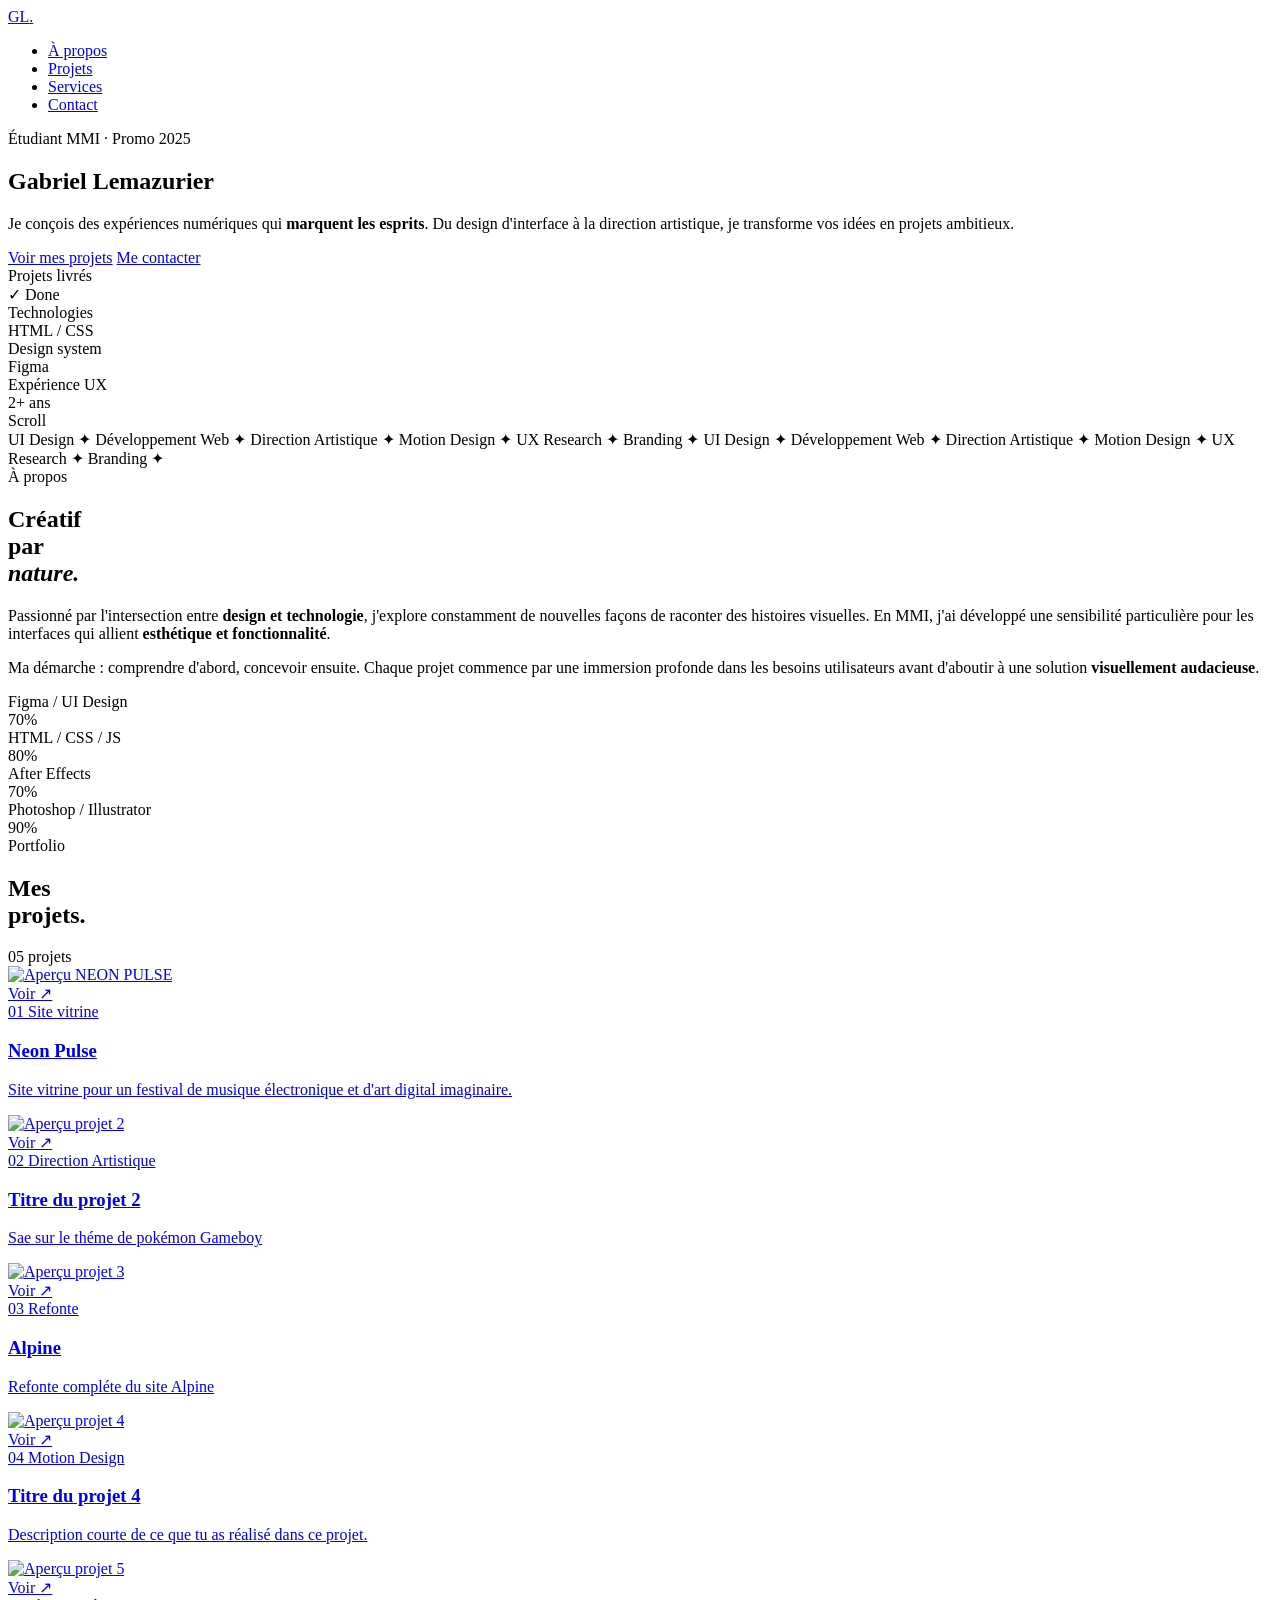
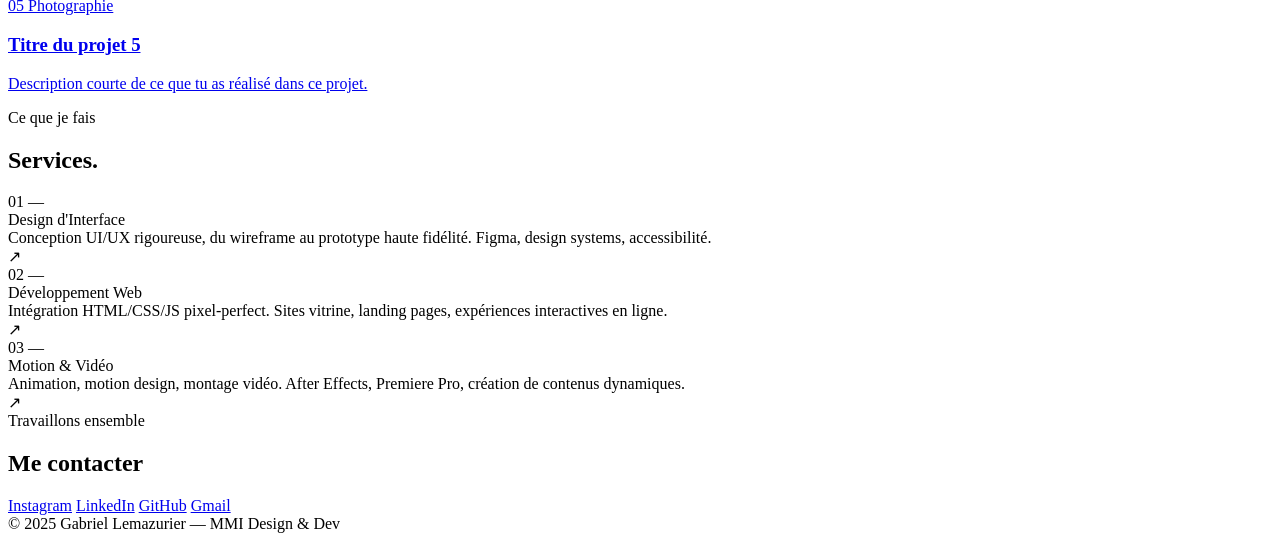
==== index.html @ 9bbee951 "Update project description to reflect new theme" ====
<!DOCTYPE html>
<html lang="fr">
<head>
  <meta charset="UTF-8">
  <meta name="viewport" content="width=device-width, initial-scale=1.0">
  <title>Portfolio MMI — Gabriel Lemazurier</title>
  <link href="https://fonts.googleapis.com/css2?family=Barlow+Condensed:wght@300;400;700;900&family=DM+Mono:wght@300;400;500&display=swap" rel="stylesheet">
  <link rel="stylesheet" href="style.css">
</head>
<body>

  <div class="curseur" id="curseur"></div>
  <div class="curseur-anneau" id="curseurAnneau"></div>

  <nav class="navigation">
    <a href="#" class="nav-logo">GL<span>.</span></a>
    <ul class="nav-liens">
      <li><a href="#a-propos">À propos</a></li>
      <li><a href="#projets">Projets</a></li>
      <li><a href="#services">Services</a></li>
      <li><a href="#contact">Contact</a></li>
    </ul>
  </nav>

  <section class="en-tete">

    <div class="en-tete-gauche">
      <div class="en-tete-etiquette">Étudiant MMI · Promo 2025</div>
      <h1 class="en-tete-nom">
        <span>Gabriel</span>
        <span>Lemazurier</span>
      </h1>
      <p class="en-tete-description">
        Je conçois des expériences numériques qui <strong>marquent les esprits</strong>. Du design d'interface à la direction artistique, je transforme vos idées en projets ambitieux.
      </p>
      <div class="en-tete-actions">
        <a href="#projets" class="bouton bouton-principal">Voir mes projets</a>
        <a href="#contact" class="bouton bouton-contour">Me contacter</a>
      </div>
    </div>

    <div class="en-tete-droite">
      <div class="en-tete-visuel">
        <div class="ligne-glitch"></div>
        <div class="cartes-flottantes">
          <div class="carte-info">
            <div class="carte-info-titre">Projets livrés</div>
            <div class="carte-info-valeur">✓ Done</div>
          </div>
          <div class="carte-info">
            <div class="carte-info-titre">Technologies</div>
            <div class="carte-info-valeur">HTML / CSS</div>
          </div>
          <div class="carte-info">
            <div class="carte-info-titre">Design system</div>
            <div class="carte-info-valeur">Figma</div>
          </div>
          <div class="carte-info">
            <div class="carte-info-titre">Expérience UX</div>
            <div class="carte-info-valeur">2+ ans</div>
          </div>
        </div>
      </div>
    </div>

    <div class="indicateur-defilement">Scroll</div>

  </section>

  <div class="bandeau-defilant">
    <div class="bandeau-piste">
      <span class="bandeau-element">UI Design <span>✦</span></span>
      <span class="bandeau-element">Développement Web <span>✦</span></span>
      <span class="bandeau-element">Direction Artistique <span>✦</span></span>
      <span class="bandeau-element">Motion Design <span>✦</span></span>
      <span class="bandeau-element">UX Research <span>✦</span></span>
      <span class="bandeau-element">Branding <span>✦</span></span>
      <span class="bandeau-element">UI Design <span>✦</span></span>
      <span class="bandeau-element">Développement Web <span>✦</span></span>
      <span class="bandeau-element">Direction Artistique <span>✦</span></span>
      <span class="bandeau-element">Motion Design <span>✦</span></span>
      <span class="bandeau-element">UX Research <span>✦</span></span>
      <span class="bandeau-element">Branding <span>✦</span></span>
    </div>
  </div>

  <section class="section-a-propos sep" id="a-propos">

    <div>
      <div class="etiquette-section" data-numero="01">À propos</div>
      <h2 class="titre-a-propos">
        Créatif<br>par<br><em>nature.</em>
      </h2>
    </div>

    <div class="contenu-a-propos a-reveler">
      <p class="texte-a-propos">
        Passionné par l'intersection entre <strong>design et technologie</strong>, j'explore constamment de nouvelles façons de raconter des histoires visuelles. En MMI, j'ai développé une sensibilité particulière pour les interfaces qui allient <strong>esthétique et fonctionnalité</strong>.
      </p>
      <p class="texte-a-propos">
        Ma démarche : comprendre d'abord, concevoir ensuite. Chaque projet commence par une immersion profonde dans les besoins utilisateurs avant d'aboutir à une solution <strong>visuellement audacieuse</strong>.
      </p>
      <div class="grille-competences">
        <div class="competence" style="--pourcentage: 70%">
          <div class="competence-nom">Figma / UI Design</div>
          <div class="competence-niveau">70%</div>
        </div>
        <div class="competence" style="--pourcentage: 80%">
          <div class="competence-nom">HTML / CSS / JS</div>
          <div class="competence-niveau">80%</div>
        </div>
        <div class="competence" style="--pourcentage: 70%">
          <div class="competence-nom">After Effects</div>
          <div class="competence-niveau">70%</div>
        </div>
        <div class="competence" style="--pourcentage: 90%">
          <div class="competence-nom">Photoshop / Illustrator</div>
          <div class="competence-niveau">90%</div>
        </div>
      </div>
    </div>

  </section>

  <section class="section-projets sep" id="projets">

    <div class="projets-entete a-reveler">
      <div>
        <div class="etiquette-section" data-numero="02">Portfolio</div>
        <h2 class="projets-titre">Mes<br>projets.</h2>
      </div>
      <div class="projets-count">05 projets</div>
    </div>

    <div class="grille-projets a-reveler">

      <a href="neonpulse.html" class="projet">
        <div class="projet-image">
          <img src="images/apercu1.png" alt="Aperçu NEON PULSE">
          <div class="projet-hover-btn">Voir ↗</div>
        </div>
        <div class="projet-body">
          <div class="projet-meta">
            <span class="projet-num">01</span>
            <span class="projet-tag">Site vitrine</span>
          </div>
          <h3 class="projet-nom">Neon Pulse</h3>
          <p class="projet-desc">Site vitrine pour un festival de musique électronique et d'art digital imaginaire.</p>
        </div>
      </a>

      <a href="projet2.html" target="_blank" class="projet">
        <div class="projet-image">
          <img src="images/apercu1site2.png" alt="Aperçu projet 2">
          <div class="projet-hover-btn">Voir ↗</div>
        </div>
        <div class="projet-body">
          <div class="projet-meta">
            <span class="projet-num">02</span>
            <span class="projet-tag">Direction Artistique</span>
          </div>
          <h3 class="projet-nom">Titre du projet 2</h3>
          <p class="projet-desc">Sae sur le théme de pokémon Gameboy</p>
        </div>
      </a>

      <a href="projet3.html" target="_blank" class="projet">
        <div class="projet-image">
          <img src="images/apercu1site3.png" alt="Aperçu projet 3">
          <div class="projet-hover-btn">Voir ↗</div>
        </div>
        <div class="projet-body">
          <div class="projet-meta">
            <span class="projet-num">03</span>
            <span class="projet-tag">Refonte</span>
          </div>
          <h3 class="projet-nom">Alpine</h3>
          <p class="projet-desc">Refonte compléte du site Alpine</p>
        </div>
      </a>

      <a href="projets/projet-4/index.html" target="_blank" class="projet">
        <div class="projet-image">
          <img src="images/apercu-projet-4.jpg" alt="Aperçu projet 4">
          <div class="projet-hover-btn">Voir ↗</div>
        </div>
        <div class="projet-body">
          <div class="projet-meta">
            <span class="projet-num">04</span>
            <span class="projet-tag">Motion Design</span>
          </div>
          <h3 class="projet-nom">Titre du projet 4</h3>
          <p class="projet-desc">Description courte de ce que tu as réalisé dans ce projet.</p>
        </div>
      </a>

      <a href="projets/projet-5/index.html" target="_blank" class="projet">
        <div class="projet-image">
          <img src="images/apercu-projet-5.jpg" alt="Aperçu projet 5">
          <div class="projet-hover-btn">Voir ↗</div>
        </div>
        <div class="projet-body">
          <div class="projet-meta">
            <span class="projet-num">05</span>
            <span class="projet-tag">Photographie</span>
          </div>
          <h3 class="projet-nom">Titre du projet 5</h3>
          <p class="projet-desc">Description courte de ce que tu as réalisé dans ce projet.</p>
        </div>
      </a>

    </div>
  </section>

  <section class="section-services sep" id="services">
    <div class="etiquette-section a-reveler" data-numero="03">Ce que je fais</div>
    <h2 class="projets-titre a-reveler">Services.</h2>

    <div class="grille-services a-reveler">

      <div class="carte-service">
        <div class="service-numero">01 —</div>
        <div class="service-nom">Design d'Interface</div>
        <div class="service-description">Conception UI/UX rigoureuse, du wireframe au prototype haute fidélité. Figma, design systems, accessibilité.</div>
        <div class="service-fleche">↗</div>
      </div>

      <div class="carte-service">
        <div class="service-numero">02 —</div>
        <div class="service-nom">Développement Web</div>
        <div class="service-description">Intégration HTML/CSS/JS pixel-perfect. Sites vitrine, landing pages, expériences interactives en ligne.</div>
        <div class="service-fleche">↗</div>
      </div>

      <div class="carte-service">
        <div class="service-numero">03 —</div>
        <div class="service-nom">Motion & Vidéo</div>
        <div class="service-description">Animation, motion design, montage vidéo. After Effects, Premiere Pro, création de contenus dynamiques.</div>
        <div class="service-fleche">↗</div>
      </div>

    </div>
  </section>

  <section class="section-contact" id="contact">
    <div class="contact-accroche a-reveler">Travaillons ensemble</div>
    <h2 class="contact-titre a-reveler">Me contacter</h2>
    <div class="contact-reseaux a-reveler">
      <a href="https://www.instagram.com/gabi_lmz/" target="_blank" class="lien-reseau">Instagram</a>
      <a href="https://www.linkedin.com/in/gabriel-lemazurier-92064532b/" target="_blank" class="lien-reseau">LinkedIn</a>
      <a href="https://github.com/GabzerL" target="_blank" class="lien-reseau">GitHub</a>
      <a href="mailto:lemazuriergabriel@gmail.com" target="_blank" class="lien-reseau">Gmail</a>
    </div>
  </section>

  <footer class="pied-de-page">
    <span>© 2025 Gabriel Lemazurier — MMI</span>
    <span>Design & Dev</span>
  </footer>

  <script src="script.js"></script>
</body>
</html>
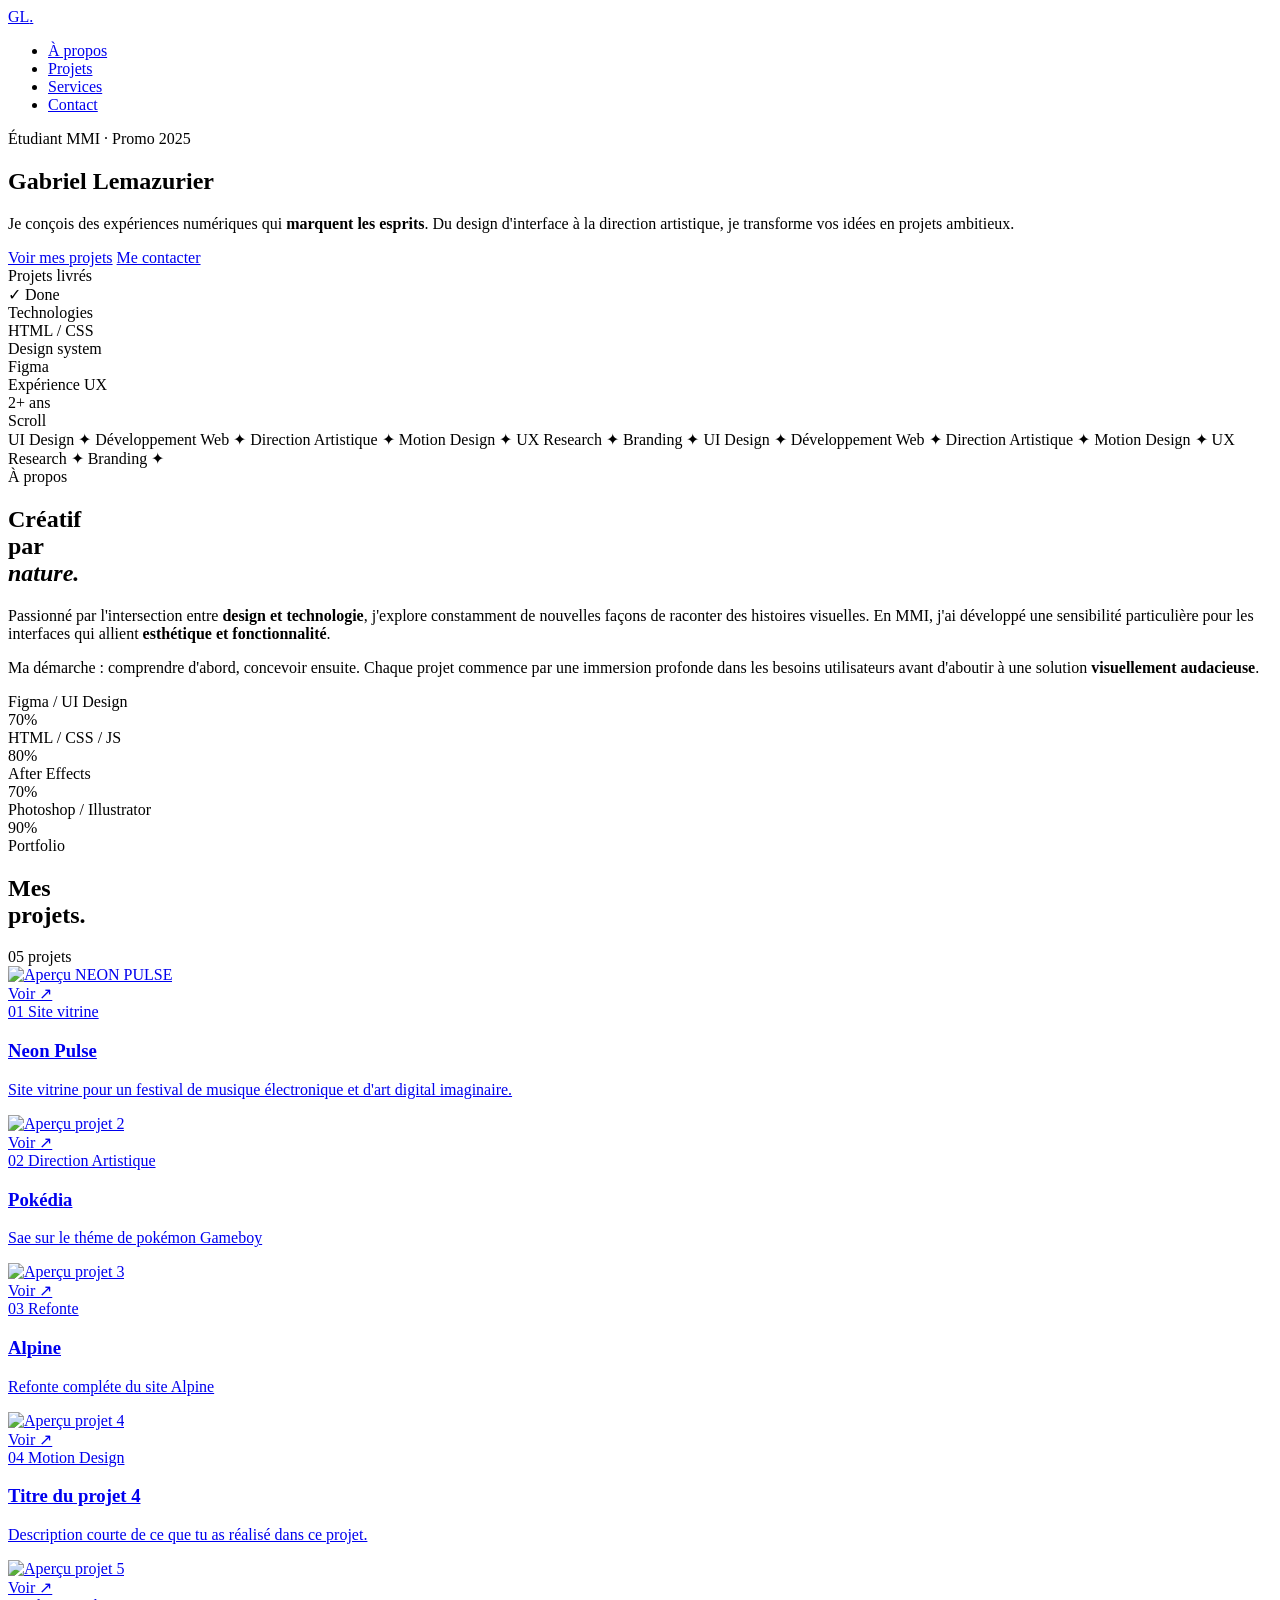
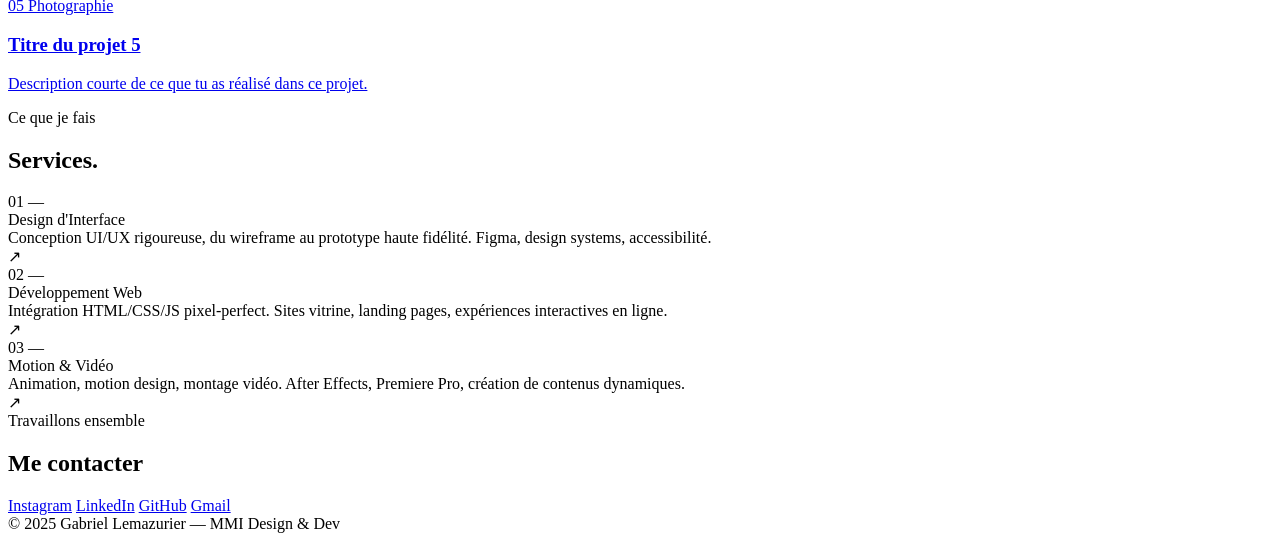
==== commit 94eabdc8: "Update index.html" ====
--- a/index.html
+++ b/index.html
@@ -159,7 +159,7 @@
             <span class="projet-num">02</span>
             <span class="projet-tag">Direction Artistique</span>
           </div>
-          <h3 class="projet-nom">Titre du projet 2</h3>
+          <h3 class="projet-nom">Pokédia</h3>
           <p class="projet-desc">Sae sur le théme de pokémon Gameboy</p>
         </div>
       </a>
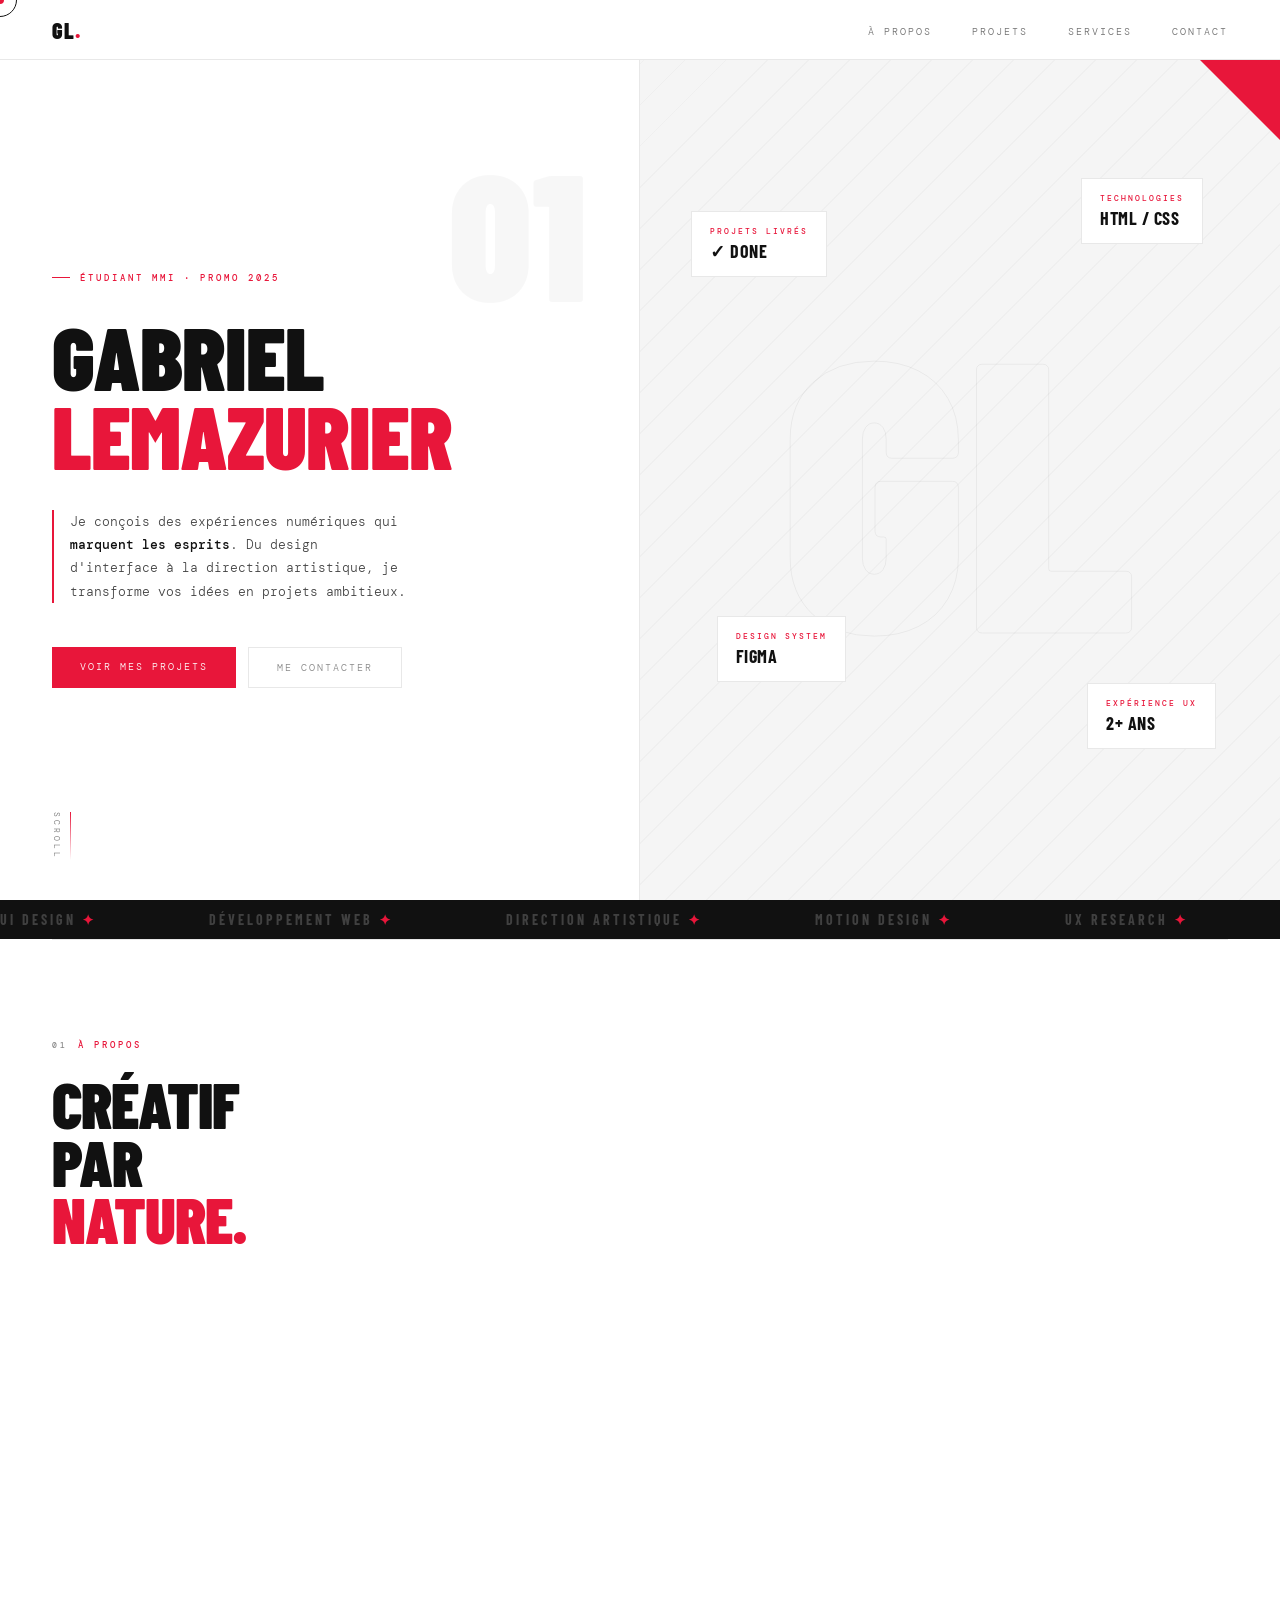
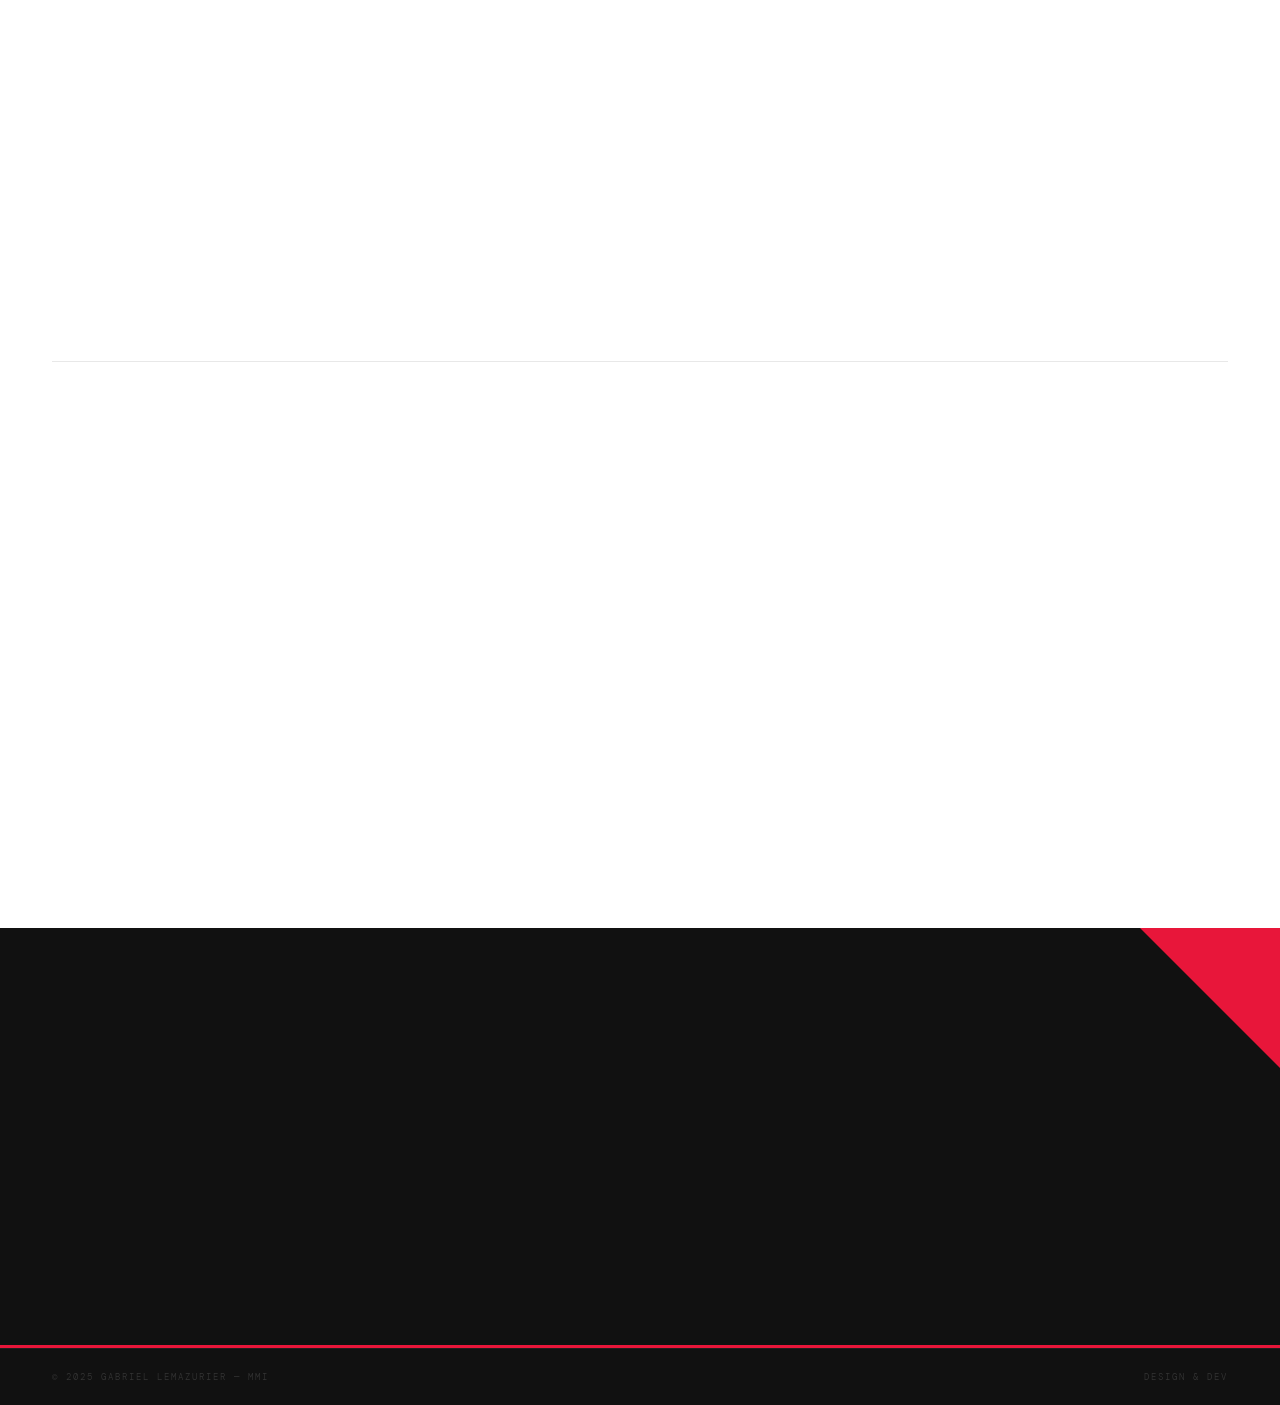
==== commit f259ce3c: "Add files via upload" ====
--- a/index.html
+++ b/index.html
@@ -13,7 +13,7 @@
   <div class="curseur-anneau" id="curseurAnneau"></div>
 
   <nav class="navigation">
-    <a href="#" class="nav-logo">GL<span>.</span></a>
+    <a href="#index.html" class="nav-logo">GL<span>.</span></a>
     <ul class="nav-liens">
       <li><a href="#a-propos">À propos</a></li>
       <li><a href="#projets">Projets</a></li>
@@ -136,7 +136,7 @@
 
       <a href="neonpulse.html" class="projet">
         <div class="projet-image">
-          <img src="images/apercu1.png" alt="Aperçu NEON PULSE">
+          <img src="images/apercu1site1.png" alt="Aperçu NEON PULSE">
           <div class="projet-hover-btn">Voir ↗</div>
         </div>
         <div class="projet-body">
@@ -159,23 +159,23 @@
             <span class="projet-num">02</span>
             <span class="projet-tag">Direction Artistique</span>
           </div>
-          <h3 class="projet-nom">Pokédia</h3>
-          <p class="projet-desc">Sae sur le théme de pokémon Gameboy</p>
-        </div>
-      </a>
-
-      <a href="projet3.html" target="_blank" class="projet">
-        <div class="projet-image">
-          <img src="images/apercu1site3.png" alt="Aperçu projet 3">
+          <h3 class="projet-nom">Titre du projet 2</h3>
+          <p class="projet-desc">Description courte de ce que tu as réalisé dans ce projet.</p>
+        </div>
+      </a>
+
+      <a href="projets/projet-3/index.html" target="_blank" class="projet">
+        <div class="projet-image">
+          <img src="images/apercu-projet-3.jpg" alt="Aperçu projet 3">
           <div class="projet-hover-btn">Voir ↗</div>
         </div>
         <div class="projet-body">
           <div class="projet-meta">
             <span class="projet-num">03</span>
-            <span class="projet-tag">Refonte</span>
-          </div>
-          <h3 class="projet-nom">Alpine</h3>
-          <p class="projet-desc">Refonte compléte du site Alpine</p>
+            <span class="projet-tag">UX / Mobile</span>
+          </div>
+          <h3 class="projet-nom">Titre du projet 3</h3>
+          <p class="projet-desc">Description courte de ce que tu as réalisé dans ce projet.</p>
         </div>
       </a>
 
@@ -260,4 +260,4 @@
 
   <script src="script.js"></script>
 </body>
-</html>
+</html>
--- a/style.css
+++ b/style.css
@@ -0,0 +1,827 @@
+@import url('https://fonts.googleapis.com/css2?family=Barlow+Condensed:wght@300;400;700;900&family=DM+Mono:wght@300;400;500&display=swap');
+
+:root {
+  --blanc:   #ffffff;
+  --rouge:   #e8163a;
+  --rouge-d: #c2102f;
+  --noir:    #111111;
+  --gris:    #f5f5f5;
+  --ligne:   #e8e8e8;
+  --muted:   #888888;
+  --texte:   #444444;
+}
+
+*, *::before, *::after { margin: 0; padding: 0; box-sizing: border-box; }
+html { scroll-behavior: smooth; }
+
+body {
+  background: var(--blanc);
+  color: var(--noir);
+  font-family: 'DM Mono', monospace;
+  font-weight: 300;
+  cursor: none;
+  overflow-x: hidden;
+}
+
+/* ── CURSEUR ─────────────────────────────────────── */
+.curseur {
+  position: fixed;
+  width: 8px; height: 8px;
+  background: var(--rouge);
+  border-radius: 50%;
+  pointer-events: none;
+  z-index: 9999;
+  transform: translate(-50%, -50%);
+  transition: width .2s, height .2s, border-radius .2s, transform .2s;
+}
+.curseur-anneau {
+  position: fixed;
+  width: 34px; height: 34px;
+  border: 1px solid var(--noir);
+  border-radius: 50%;
+  pointer-events: none;
+  z-index: 9998;
+  transform: translate(-50%, -50%);
+  transition: all .18s ease-out;
+}
+body:has(a:hover) .curseur {
+  width: 28px; height: 28px;
+  border-radius: 0;
+  transform: translate(-50%, -50%) rotate(45deg);
+}
+body:has(a:hover) .curseur-anneau { opacity: 0; }
+
+/* ── NAV ─────────────────────────────────────────── */
+.navigation {
+  position: fixed;
+  top: 0; left: 0; right: 0;
+  padding: 0 52px;
+  height: 60px;
+  display: flex;
+  justify-content: space-between;
+  align-items: center;
+  z-index: 100;
+  background: var(--blanc);
+  border-bottom: 1px solid var(--ligne);
+}
+.nav-logo {
+  font-family: 'Barlow Condensed', sans-serif;
+  font-size: 22px;
+  font-weight: 900;
+  letter-spacing: 1px;
+  color: var(--noir);
+  text-decoration: none;
+  text-transform: uppercase;
+}
+.nav-logo span { color: var(--rouge); }
+.nav-liens { display: flex; gap: 40px; list-style: none; }
+.nav-liens a {
+  font-family: 'DM Mono', monospace;
+  font-size: 10px;
+  letter-spacing: 2px;
+  text-transform: uppercase;
+  color: #707070;
+  text-decoration: none;
+  transition: color .2s;
+}
+.nav-liens a:hover { color: var(--rouge); }
+
+/* ── BOUTONS ─────────────────────────────────────── */
+.bouton {
+  font-family: 'DM Mono', monospace;
+  font-size: 10px;
+  letter-spacing: 2px;
+  text-transform: uppercase;
+  padding: 13px 28px;
+  text-decoration: none;
+  transition: all .25s;
+  cursor: none;
+  display: inline-block;
+  border: none;
+}
+.bouton-principal { background: var(--rouge); color: var(--blanc); }
+.bouton-principal:hover { background: var(--rouge-d); }
+.bouton-contour { border: 1px solid var(--ligne); color: var(--muted); background: transparent; }
+.bouton-contour:hover { border-color: var(--noir); color: var(--noir); }
+
+/* ── HERO ─────────────────────────────────────────── */
+.en-tete {
+  min-height: 100vh;
+  display: grid;
+  grid-template-columns: 1fr 1fr;
+  padding-top: 60px;
+  position: relative;
+}
+
+.en-tete-gauche {
+  display: flex;
+  flex-direction: column;
+  justify-content: center;
+  padding: 80px 52px;
+  border-right: 1px solid var(--ligne);
+  position: relative;
+}
+.en-tete-gauche::before {
+  content: '01';
+  position: absolute;
+  top: 80px; right: 52px;
+  font-family: 'Barlow Condensed', sans-serif;
+  font-size: 180px;
+  font-weight: 900;
+  color: rgba(0,0,0,0.03);
+  line-height: 1;
+  pointer-events: none;
+  user-select: none;
+}
+
+.en-tete-etiquette {
+  font-family: 'DM Mono', monospace;
+  font-size: 9px;
+  letter-spacing: 3px;
+  color: var(--rouge);
+  text-transform: uppercase;
+  margin-bottom: 32px;
+  font-weight: 500;
+  display: flex;
+  align-items: center;
+  gap: 10px;
+}
+.en-tete-etiquette::before {
+  content: '';
+  display: block;
+  width: 18px; height: 1px;
+  background: var(--rouge);
+}
+
+.en-tete-nom {
+  font-family: 'Barlow Condensed', sans-serif;
+  font-size: clamp(64px, 7vw, 108px);
+  font-weight: 900;
+  line-height: 0.88;
+  letter-spacing: -1px;
+  text-transform: uppercase;
+  margin-bottom: 36px;
+  overflow: hidden;
+}
+.en-tete-nom span {
+  display: block;
+  animation: slideUp .9s cubic-bezier(.16,1,.3,1) both;
+}
+.en-tete-nom span:nth-child(2) {
+  animation-delay: .1s;
+  color: var(--rouge);
+}
+
+.en-tete-description {
+  font-size: 13px;
+  line-height: 1.8;
+  color: var(--texte);
+  max-width: 360px;
+  margin-bottom: 44px;
+  animation: fadeUp 1s .4s both;
+  font-weight: 300;
+  border-left: 2px solid var(--rouge);
+  padding-left: 16px;
+}
+.en-tete-description strong { font-weight: 500; color: var(--noir); }
+
+.en-tete-actions {
+  display: flex;
+  gap: 12px;
+  animation: fadeUp 1s .6s both;
+}
+
+/* Panneau droit */
+.en-tete-droite {
+  position: relative;
+  background: var(--gris);
+  overflow: hidden;
+}
+.en-tete-droite::before {
+  content: '';
+  position: absolute;
+  inset: 0;
+  background-image: repeating-linear-gradient(
+    -45deg,
+    transparent, transparent 28px,
+    rgba(0,0,0,0.025) 28px, rgba(0,0,0,0.025) 29px
+  );
+}
+
+/* Triangle rouge dans le coin du hero droit */
+.en-tete-droite::after {
+  content: '';
+  position: absolute;
+  top: 0; right: 0;
+  width: 0; height: 0;
+  border-top: 80px solid var(--rouge);
+  border-left: 80px solid transparent;
+}
+
+.en-tete-visuel {
+  position: absolute;
+  inset: 0;
+  display: flex;
+  align-items: center;
+  justify-content: center;
+}
+.en-tete-visuel::before {
+  content: 'GL';
+  font-family: 'Barlow Condensed', sans-serif;
+  font-weight: 900;
+  font-size: 30vw;
+  color: transparent;
+  -webkit-text-stroke: 1px rgba(0,0,0,0.05);
+  line-height: 1;
+  user-select: none;
+  pointer-events: none;
+  text-transform: uppercase;
+}
+
+.cartes-flottantes {
+  position: absolute;
+  inset: 0;
+  display: flex;
+  align-items: center;
+  justify-content: center;
+  z-index: 2;
+}
+
+.carte-info {
+  position: absolute;
+  background: var(--blanc);
+  border: 1px solid var(--ligne);
+  padding: 14px 18px;
+  font-family: 'DM Mono', monospace;
+  animation: flottement 6s ease-in-out infinite;
+}
+.carte-info-titre {
+  color: var(--rouge);
+  margin-bottom: 4px;
+  font-size: 8px;
+  letter-spacing: 2px;
+  text-transform: uppercase;
+  font-weight: 500;
+}
+.carte-info-valeur {
+  font-size: 18px;
+  font-family: 'Barlow Condensed', sans-serif;
+  font-weight: 700;
+  color: var(--noir);
+  text-transform: uppercase;
+  letter-spacing: 0.5px;
+}
+.carte-info:nth-child(1) { top: 18%; left: 8%;  animation-delay: 0s; }
+.carte-info:nth-child(2) { top: 14%; right: 12%; animation-delay: -2s; }
+.carte-info:nth-child(3) { bottom: 26%; left: 12%; animation-delay: -4s; }
+.carte-info:nth-child(4) { bottom: 18%; right: 10%; animation-delay: -1s; }
+
+.ligne-glitch { display: none; }
+
+.indicateur-defilement {
+  position: absolute;
+  bottom: 40px; left: 52px;
+  display: flex;
+  flex-direction: column;
+  align-items: center;
+  gap: 8px;
+  font-family: 'DM Mono', monospace;
+  font-size: 8px;
+  letter-spacing: 3px;
+  color: #707070;
+  text-transform: uppercase;
+  writing-mode: vertical-rl;
+  animation: fadeUp 1s 1s both;
+  z-index: 2;
+}
+.indicateur-defilement::before {
+  content: '';
+  width: 1px; height: 48px;
+  background: linear-gradient(to bottom, var(--rouge), transparent);
+  animation: scrollLine 2s ease-in-out infinite;
+}
+
+/* ── BANDEAU ──────────────────────────────────────── */
+.bandeau-defilant {
+  overflow: hidden;
+  padding: 11px 0;
+  background: var(--noir);
+}
+.bandeau-piste {
+  display: flex;
+  white-space: nowrap;
+  animation: defilement 22s linear infinite;
+}
+.bandeau-element {
+  font-family: 'Barlow Condensed', sans-serif;
+  font-size: 14px;
+  font-weight: 700;
+  letter-spacing: 3px;
+  color: rgba(255,255,255,0.2);
+  margin-right: 56px;
+  flex-shrink: 0;
+  text-transform: uppercase;
+}
+.bandeau-element span { color: var(--rouge); margin-right: 56px; }
+
+/* ── SECTION HELPER ───────────────────────────────── */
+.sep {
+  position: relative;
+}
+.sep::before {
+  content: '';
+  position: absolute;
+  top: 0; left: 52px; right: 52px;
+  height: 1px;
+  background: var(--ligne);
+}
+
+/* ── À PROPOS ─────────────────────────────────────── */
+.section-a-propos {
+  padding: 100px 52px;
+  display: grid;
+  grid-template-columns: 1fr 1.5fr;
+  gap: 80px;
+  align-items: start;
+  max-width: 1400px;
+  margin: 0 auto;
+}
+
+.etiquette-section {
+  font-family: 'DM Mono', monospace;
+  font-size: 9px;
+  letter-spacing: 3px;
+  color: var(--rouge);
+  text-transform: uppercase;
+  margin-bottom: 24px;
+  font-weight: 500;
+  display: flex;
+  align-items: center;
+  gap: 10px;
+}
+.etiquette-section::before {
+  content: attr(data-numero);
+  color: var(--muted);
+  font-size: 8px;
+}
+
+.titre-a-propos {
+  font-family: 'Barlow Condensed', sans-serif;
+  font-size: clamp(48px, 5vw, 80px);
+  font-weight: 900;
+  line-height: 0.9;
+  text-transform: uppercase;
+  letter-spacing: -1px;
+  position: sticky;
+  top: 80px;
+}
+.titre-a-propos em {
+  font-style: normal;
+  color: var(--rouge);
+  display: block;
+}
+
+.contenu-a-propos { padding-top: 4px; }
+
+.texte-a-propos {
+  font-size: 13px;
+  line-height: 1.85;
+  color: var(--texte);
+  margin-bottom: 24px;
+  font-weight: 300;
+  border-left: 2px solid var(--ligne);
+  padding-left: 20px;
+}
+.texte-a-propos strong { font-weight: 500; color: var(--noir); }
+
+.grille-competences { margin-top: 44px; display: flex; flex-direction: column; }
+
+.competence {
+  display: flex;
+  align-items: center;
+  justify-content: space-between;
+  padding: 14px 0;
+  border-bottom: 1px solid var(--ligne);
+  position: relative;
+  overflow: hidden;
+}
+.competence:first-child { border-top: 1px solid var(--ligne); }
+.competence::after {
+  content: '';
+  position: absolute;
+  bottom: 0; left: 0;
+  height: 1px;
+  width: var(--pourcentage, 0%);
+  background: var(--rouge);
+  transition: width 1.2s cubic-bezier(.16,1,.3,1);
+}
+.competence-nom {
+  font-family: 'DM Mono', monospace;
+  font-size: 10px;
+  letter-spacing: 1.5px;
+  text-transform: uppercase;
+  color: var(--noir);
+  font-weight: 400;
+}
+.competence-niveau {
+  font-family: 'Barlow Condensed', sans-serif;
+  font-size: 28px;
+  font-weight: 700;
+  color: var(--rouge);
+  letter-spacing: -0.5px;
+}
+
+/* ── PROJETS ──────────────────────────────────────── */
+.section-projets {
+  padding: 0 52px 100px;
+  max-width: 1400px;
+  margin: 0 auto;
+}
+
+.projets-entete {
+  display: flex;
+  justify-content: space-between;
+  align-items: flex-end;
+  padding: 80px 0 48px;
+}
+
+.projets-titre {
+  font-family: 'Barlow Condensed', sans-serif;
+  font-size: clamp(48px, 5vw, 78px);
+  font-weight: 900;
+  line-height: 0.9;
+  text-transform: uppercase;
+  letter-spacing: -1px;
+}
+
+.projets-count {
+  font-family: 'DM Mono', monospace;
+  font-size: 9px;
+  letter-spacing: 2px;
+  color: var(--muted);
+  text-transform: uppercase;
+  padding-bottom: 8px;
+}
+
+/* Grille : 2 colonnes + 1 grande carte en haut */
+.grille-projets {
+  display: grid;
+  grid-template-columns: repeat(2, 1fr);
+  gap: 2px;
+  background: var(--ligne);
+  border: 1px solid var(--ligne);
+}
+
+/* Premier projet pleine largeur */
+.grille-projets .projet:first-child {
+  grid-column: 1 / -1;
+}
+
+/* Carte projet */
+.projet {
+  background: var(--blanc);
+  cursor: none;
+  text-decoration: none;
+  color: inherit;
+  display: flex;
+  flex-direction: column;
+  transition: background .25s;
+  position: relative;
+  overflow: hidden;
+}
+
+.projet:hover { background: var(--gris); }
+
+/* Image */
+.projet-image {
+  position: relative;
+  overflow: hidden;
+  aspect-ratio: 16/9;
+  background: var(--gris);
+  flex-shrink: 0;
+}
+
+.grille-projets .projet:first-child .projet-image {
+  aspect-ratio: 21/9;
+}
+
+.projet-image img {
+  width: 100%; height: 100%;
+  object-fit: cover;
+  object-position: top;
+  display: block;
+  transition: transform .6s cubic-bezier(.16,1,.3,1), filter .4s;
+  filter: grayscale(10%);
+}
+
+.projet:hover .projet-image img {
+  transform: scale(1.03);
+  filter: grayscale(0%);
+}
+
+/* Bouton hover centré sur l'image */
+.projet-hover-btn {
+  position: absolute;
+  inset: 0;
+  display: flex;
+  align-items: center;
+  justify-content: center;
+  background: rgba(232,22,58,0.88);
+  font-family: 'Barlow Condensed', sans-serif;
+  font-size: 22px;
+  font-weight: 900;
+  letter-spacing: 2px;
+  text-transform: uppercase;
+  color: var(--blanc);
+  opacity: 0;
+  transition: opacity .3s;
+}
+
+.projet-hover-btn::after {
+  content: '';
+  position: absolute;
+  top: 0; right: 0;
+  width: 0; height: 0;
+  border-top: 48px solid rgba(255,255,255,0.15);
+  border-left: 48px solid transparent;
+}
+
+.projet:hover .projet-hover-btn { opacity: 1; }
+
+/* Infos toujours visibles */
+.projet-body {
+  padding: 20px 24px 24px;
+  border-top: 1px solid var(--ligne);
+  display: flex;
+  flex-direction: column;
+  gap: 8px;
+  flex: 1;
+}
+
+.projet-meta {
+  display: flex;
+  align-items: center;
+  gap: 12px;
+}
+
+.projet-num {
+  font-family: 'DM Mono', monospace;
+  font-size: 9px;
+  color: var(--muted);
+  letter-spacing: 1px;
+}
+
+.projet-tag {
+  font-family: 'DM Mono', monospace;
+  font-size: 8px;
+  letter-spacing: 2px;
+  text-transform: uppercase;
+  color: var(--rouge);
+  font-weight: 500;
+  background: rgba(232,22,58,0.06);
+  padding: 3px 8px;
+}
+
+.projet-nom {
+  font-family: 'Barlow Condensed', sans-serif;
+  font-size: 26px;
+  font-weight: 900;
+  line-height: 1;
+  text-transform: uppercase;
+  letter-spacing: -0.5px;
+  color: var(--noir);
+  transition: color .2s;
+}
+
+.projet:hover .projet-nom { color: var(--rouge); }
+
+.projet-desc {
+  font-family: 'DM Mono', monospace;
+  font-size: 11px;
+  color: var(--muted);
+  line-height: 1.65;
+  font-weight: 300;
+  max-width: 480px;
+}
+
+/* ── SERVICES ─────────────────────────────────────── */
+.section-services {
+  padding: 0 52px 100px;
+  max-width: 1400px;
+  margin: 0 auto;
+}
+.section-services .etiquette-section { padding-top: 80px; }
+.section-services .projets-titre { margin: 8px 0 48px; }
+
+.grille-services {
+  display: grid;
+  grid-template-columns: repeat(3, 1fr);
+  border: 1px solid var(--ligne);
+}
+.carte-service {
+  padding: 44px 32px;
+  background: var(--blanc);
+  position: relative;
+  overflow: hidden;
+  border-right: 1px solid var(--ligne);
+  transition: background .25s;
+}
+.carte-service:last-child { border-right: none; }
+
+/* Triangle rouge apparaît au hover */
+.carte-service::after {
+  content: '';
+  position: absolute;
+  top: 0; right: 0;
+  width: 0; height: 0;
+  border-top: 40px solid var(--rouge);
+  border-left: 40px solid transparent;
+  opacity: 0;
+  transition: opacity .25s;
+}
+.carte-service:hover { background: var(--gris); }
+.carte-service:hover::after { opacity: 1; }
+
+.service-numero {
+  font-family: 'DM Mono', monospace;
+  font-size: 9px;
+  color: var(--rouge);
+  margin-bottom: 28px;
+  font-weight: 500;
+  opacity: 0.6;
+}
+.service-nom {
+  font-family: 'Barlow Condensed', sans-serif;
+  font-size: 36px;
+  font-weight: 900;
+  text-transform: uppercase;
+  letter-spacing: -0.5px;
+  line-height: 1;
+  margin-bottom: 16px;
+  color: var(--noir);
+}
+.service-description {
+  font-size: 12px;
+  line-height: 1.75;
+  color: var(--texte);
+  font-weight: 300;
+}
+.service-fleche {
+  position: absolute;
+  bottom: 28px; right: 28px;
+  width: 32px; height: 32px;
+  border: 1px solid var(--ligne);
+  display: flex;
+  align-items: center;
+  justify-content: center;
+  font-size: 14px;
+  color: var(--muted);
+  transition: all .25s;
+}
+.carte-service:hover .service-fleche {
+  background: var(--rouge);
+  border-color: var(--rouge);
+  color: var(--blanc);
+}
+
+/* ── CONTACT ──────────────────────────────────────── */
+.section-contact {
+  padding: 100px 52px;
+  text-align: center;
+  position: relative;
+  overflow: hidden;
+  background: var(--noir);
+}
+/* Grand triangle rouge en coin */
+.section-contact::before {
+  content: '';
+  position: absolute;
+  top: 0; right: 0;
+  width: 0; height: 0;
+  border-top: 140px solid var(--rouge);
+  border-left: 140px solid transparent;
+}
+/* Barre rouge en bas */
+.section-contact::after {
+  content: '';
+  position: absolute;
+  bottom: 0; left: 0; right: 0;
+  height: 3px;
+  background: var(--rouge);
+}
+
+.contact-accroche {
+  font-family: 'DM Mono', monospace;
+  font-size: 9px;
+  letter-spacing: 4px;
+  color: var(--rouge);
+  text-transform: uppercase;
+  margin-bottom: 24px;
+  position: relative;
+  z-index: 2;
+  font-weight: 500;
+}
+.contact-titre {
+  font-family: 'Barlow Condensed', sans-serif;
+  font-size: clamp(56px, 8vw, 112px);
+  font-weight: 900;
+  text-transform: uppercase;
+  line-height: 0.88;
+  letter-spacing: -2px;
+  margin-bottom: 52px;
+  position: relative;
+  z-index: 2;
+  color: var(--blanc);
+}
+
+.contact-reseaux {
+  display: inline-flex;
+  position: relative;
+  z-index: 2;
+  border: 1px solid rgba(255,255,255,0.1);
+}
+.lien-reseau {
+  font-family: 'DM Mono', monospace;
+  font-size: 9px;
+  letter-spacing: 2px;
+  color: rgba(255,255,255,0.3);
+  text-decoration: none;
+  text-transform: uppercase;
+  transition: color .2s, background .2s;
+  padding: 14px 24px;
+  border-right: 1px solid rgba(255,255,255,0.1);
+}
+.lien-reseau:last-child { border-right: none; }
+.lien-reseau:hover { color: var(--blanc); background: var(--rouge); }
+
+/* ── FOOTER ───────────────────────────────────────── */
+.pied-de-page {
+  padding: 22px 52px;
+  background: var(--noir);
+  border-top: 1px solid rgba(255,255,255,0.06);
+  display: flex;
+  justify-content: space-between;
+  align-items: center;
+}
+.pied-de-page span {
+  font-family: 'DM Mono', monospace;
+  font-size: 9px;
+  color: rgba(255,255,255,0.15);
+  letter-spacing: 2px;
+  text-transform: uppercase;
+}
+
+/* ── REVEAL ───────────────────────────────────────── */
+.a-reveler {
+  opacity: 0;
+  transform: translateY(20px);
+  transition: opacity .85s cubic-bezier(.16,1,.3,1),
+              transform .85s cubic-bezier(.16,1,.3,1);
+}
+.a-reveler.visible { opacity: 1; transform: translateY(0); }
+
+/* ── KEYFRAMES ────────────────────────────────────── */
+@keyframes slideUp {
+  from { transform: translateY(105%); }
+  to   { transform: translateY(0); }
+}
+@keyframes fadeUp {
+  from { opacity: 0; transform: translateY(12px); }
+  to   { opacity: 1; transform: translateY(0); }
+}
+@keyframes flottement {
+  0%,100% { transform: translateY(0); }
+  50%     { transform: translateY(-8px); }
+}
+@keyframes scrollLine {
+  0%   { transform: scaleY(0); transform-origin: top; }
+  50%  { transform: scaleY(1); transform-origin: top; }
+  51%  { transform: scaleY(1); transform-origin: bottom; }
+  100% { transform: scaleY(0); transform-origin: bottom; }
+}
+@keyframes defilement {
+  from { transform: translateX(0); }
+  to   { transform: translateX(-50%); }
+}
+
+/* ── RESPONSIVE ───────────────────────────────────── */
+@media (max-width: 900px) {
+  .en-tete { grid-template-columns: 1fr; }
+  .en-tete-droite { display: none; }
+  .en-tete-gauche { padding: 60px 24px; border-right: none; }
+  .navigation { padding: 0 24px; }
+  .nav-liens { gap: 20px; }
+  .sep::before { left: 24px; right: 24px; }
+  .section-a-propos { grid-template-columns: 1fr; padding: 80px 24px; }
+  .titre-a-propos { position: static; }
+  .section-projets { padding: 0 24px 80px; }
+  .grille-projets { grid-template-columns: 1fr; }
+  .grille-projets .projet:first-child { grid-column: 1 / -1; }
+  .grille-projets .projet:first-child .projet-image { aspect-ratio: 16/9; }
+  .grille-services { grid-template-columns: 1fr; }
+  .carte-service { border-right: none; border-bottom: 1px solid var(--ligne); }
+  .section-services { padding: 0 24px 80px; }
+  .section-contact { padding: 80px 24px; }
+  .contact-reseaux { flex-wrap: wrap; }
+  .pied-de-page { padding: 20px 24px; flex-direction: column; gap: 8px; text-align: center; }
+}
